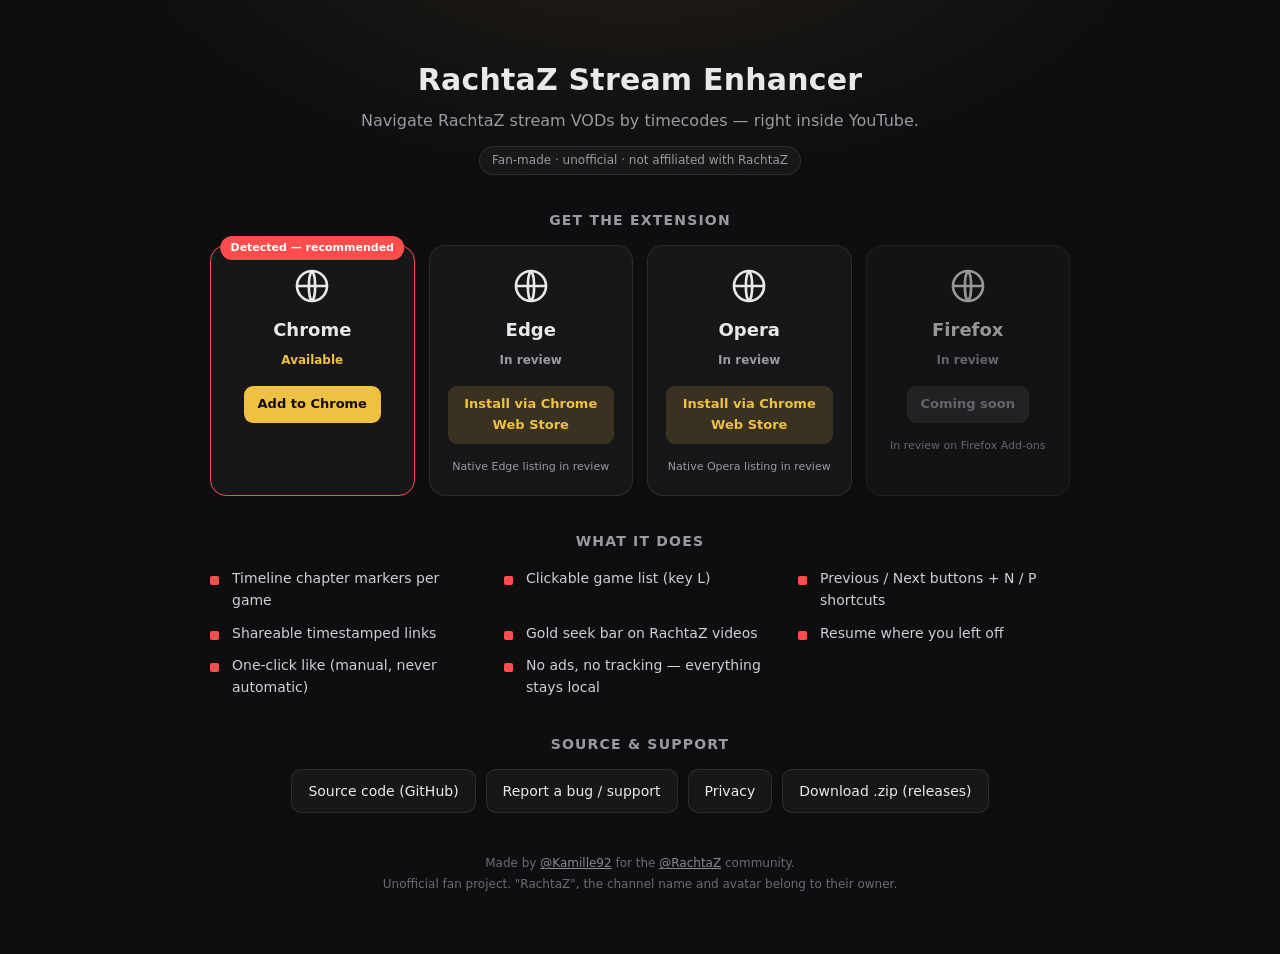
==== docs/index.html @ 57c990dd "Add download hub page (GitHub Pages) Single-file landing page: per-browser download (auto-detect), f" ====
<!DOCTYPE html>
<html lang="en">
<head>
<meta charset="utf-8" />
<meta name="viewport" content="width=device-width, initial-scale=1" />
<title>RachtaZ Stream Enhancer — download</title>
<meta name="description" content="Fan-made browser extension to navigate RachtaZ stream VODs by timecodes: chapters, game list, shareable links, resume and more." />
<style>
  :root{
    --bg:#0e0e10; --card:#17171a; --line:rgba(255,255,255,.09);
    --gold:#f0c040; --red:#ff4d4d; --text:#e9e9ec; --muted:#9a9aa2;
  }
  *{box-sizing:border-box;margin:0;padding:0}
  body{
    font-family:'Segoe UI',system-ui,-apple-system,Roboto,Arial,sans-serif;
    background:radial-gradient(900px 500px at 50% -120px,#241f17 0%,var(--bg) 60%);
    color:var(--text);min-height:100vh;line-height:1.6;
    display:flex;flex-direction:column;align-items:center;padding:40px 18px 60px;
  }
  .wrap{width:100%;max-width:860px}
  header{text-align:center;margin-bottom:34px}
  .avatar{width:96px;height:96px;border-radius:22px;border:2px solid rgba(240,192,64,.5);
    object-fit:cover;box-shadow:0 8px 30px rgba(0,0,0,.5)}
  h1{font-size:30px;font-weight:700;margin:16px 0 4px;letter-spacing:.2px}
  .tag{color:var(--muted);font-size:16px}
  .badge{display:inline-block;margin-top:12px;font-size:12px;color:var(--muted);
    border:1px solid var(--line);background:rgba(255,255,255,.04);
    padding:4px 12px;border-radius:999px}

  h2{font-size:14px;text-transform:uppercase;letter-spacing:1.2px;color:var(--muted);
    font-weight:700;margin:34px 0 14px;text-align:center}

  .grid{display:grid;grid-template-columns:repeat(auto-fit,minmax(190px,1fr));gap:14px}
  .card{position:relative;background:var(--card);border:1px solid var(--line);
    border-radius:16px;padding:20px 18px;text-align:center;text-decoration:none;
    color:var(--text);transition:transform .12s,border-color .12s,background .12s;
    display:flex;flex-direction:column;align-items:center;gap:6px}
  a.card:hover{transform:translateY(-3px);border-color:rgba(240,192,64,.5);background:#1c1c20}
  .card.soon{opacity:.62;cursor:default}
  .card .ico{width:40px;height:40px;margin-bottom:4px}
  .card .name{font-size:18px;font-weight:700}
  .card .state{font-size:12px;font-weight:600}
  .state.ok{color:var(--gold)} .state.rev{color:var(--muted)}
  .card .cta{margin-top:10px;font-size:13px;font-weight:700;color:#0e0e10;
    background:var(--gold);padding:8px 14px;border-radius:9px}
  .card.soon .cta{background:rgba(255,255,255,.10);color:var(--muted)}
  .card.alt .cta{background:rgba(240,192,64,.16);color:var(--gold)}
  .card .note{font-size:11px;color:var(--muted);margin-top:8px;min-height:14px}
  .rec{position:absolute;top:-10px;left:50%;transform:translateX(-50%);
    background:var(--red);color:#fff;font-size:11px;font-weight:700;
    padding:3px 10px;border-radius:999px;white-space:nowrap}
  .card.rec-on{border-color:var(--red)}

  .features{display:grid;grid-template-columns:repeat(auto-fit,minmax(220px,1fr));
    gap:10px 22px;margin-top:6px}
  .features li{list-style:none;color:#cfcfd4;font-size:14px;padding-left:22px;position:relative}
  .features li::before{content:'';position:absolute;left:0;top:9px;width:9px;height:9px;
    background:var(--red);border-radius:2px}

  .links{display:flex;flex-wrap:wrap;justify-content:center;gap:10px;margin-top:8px}
  .links a{color:var(--text);text-decoration:none;font-size:14px;border:1px solid var(--line);
    background:rgba(255,255,255,.04);padding:10px 16px;border-radius:10px;transition:border-color .12s}
  .links a:hover{border-color:rgba(240,192,64,.5)}

  footer{margin-top:40px;text-align:center;color:#6b6b73;font-size:12px;line-height:1.7}
  footer a{color:#8a8a92}
</style>
</head>
<body>
<div class="wrap">

  <header>
    <img class="avatar" src="https://raw.githubusercontent.com/waibcam/rachtaz-stream-enhancer/main/icons/icon128.png" alt="RachtaZ Stream Enhancer" onerror="this.style.display='none'" />
    <h1>RachtaZ Stream Enhancer</h1>
    <p class="tag">Navigate RachtaZ stream VODs by timecodes — right inside YouTube.</p>
    <span class="badge">Fan-made · unofficial · not affiliated with RachtaZ</span>
  </header>

  <h2>Get the extension</h2>
  <div class="grid" id="downloads"></div>

  <h2>What it does</h2>
  <ul class="features">
    <li>Timeline chapter markers per game</li>
    <li>Clickable game list (key L)</li>
    <li>Previous / Next buttons + N / P shortcuts</li>
    <li>Shareable timestamped links</li>
    <li>Gold seek bar on RachtaZ videos</li>
    <li>Resume where you left off</li>
    <li>One-click like (manual, never automatic)</li>
    <li>No ads, no tracking — everything stays local</li>
  </ul>

  <h2>Source &amp; support</h2>
  <div class="links">
    <a href="https://github.com/waibcam/rachtaz-stream-enhancer" target="_blank" rel="noopener">Source code (GitHub)</a>
    <a href="https://github.com/waibcam/rachtaz-stream-enhancer/issues" target="_blank" rel="noopener">Report a bug / support</a>
    <a href="https://github.com/waibcam/rachtaz-stream-enhancer/blob/main/PRIVACY.md" target="_blank" rel="noopener">Privacy</a>
    <a href="https://github.com/waibcam/rachtaz-stream-enhancer/releases" target="_blank" rel="noopener">Download .zip (releases)</a>
  </div>

  <footer>
    Made by <a href="https://www.youtube.com/@RachtaZ" target="_blank" rel="noopener">@Kamille92</a> for the
    <a href="https://www.youtube.com/@RachtaZ" target="_blank" rel="noopener">@RachtaZ</a> community.<br>
    Unofficial fan project. "RachtaZ", the channel name and avatar belong to their owner.
  </footer>

</div>

<script>
  var CWS = "https://chromewebstore.google.com/detail/eljgclobblhfngpnfgkoncdjpnmffbll";
  var GLOBE = '<svg class="ico" viewBox="0 0 24 24" fill="none" stroke="currentColor" stroke-width="1.6"><circle cx="12" cy="12" r="9"/><path d="M3 12h18M12 3c2.5 2.5 2.5 16 0 18M12 3c-2.5 2.5-2.5 16 0 18"/></svg>';

  var BROWSERS = [
    {key:"chrome",  name:"Chrome",  state:"Available",  cls:"ok",  url:CWS, cta:"Add to Chrome", note:"", kind:""},
    {key:"edge",    name:"Edge",    state:"In review",  cls:"rev", url:CWS, cta:"Install via Chrome Web Store", note:"Native Edge listing in review", kind:"alt"},
    {key:"opera",   name:"Opera",   state:"In review",  cls:"rev", url:CWS, cta:"Install via Chrome Web Store", note:"Native Opera listing in review", kind:"alt"},
    {key:"firefox", name:"Firefox", state:"In review",  cls:"rev", url:null, cta:"Coming soon", note:"In review on Firefox Add-ons", kind:"soon"}
  ];

  function detect(){
    var ua = navigator.userAgent;
    if(/Edg\//.test(ua)) return "edge";
    if(/OPR\//.test(ua) || / Opera/.test(ua)) return "opera";
    if(/Firefox\//.test(ua)) return "firefox";
    if(/Chrome\//.test(ua)) return "chrome";
    return null;
  }

  var mine = detect();
  var html = BROWSERS.map(function(b){
    var tag = b.url ? "a" : "div";
    var href = b.url ? ' href="'+b.url+'" target="_blank" rel="noopener"' : "";
    var cls = "card" + (b.kind ? " "+b.kind : "") + (b.key===mine ? " rec-on" : "");
    var rec = b.key===mine ? '<span class="rec">Detected — recommended</span>' : "";
    return "<"+tag+' class="'+cls+'"'+href+">"+rec+GLOBE+
      '<div class="name">'+b.name+'</div>'+
      '<div class="state '+b.cls+'">'+b.state+'</div>'+
      '<div class="cta">'+b.cta+'</div>'+
      '<div class="note">'+b.note+'</div>'+
      "</"+tag+">";
  }).join("");
  document.getElementById("downloads").innerHTML = html;
</script>
</body>
</html>
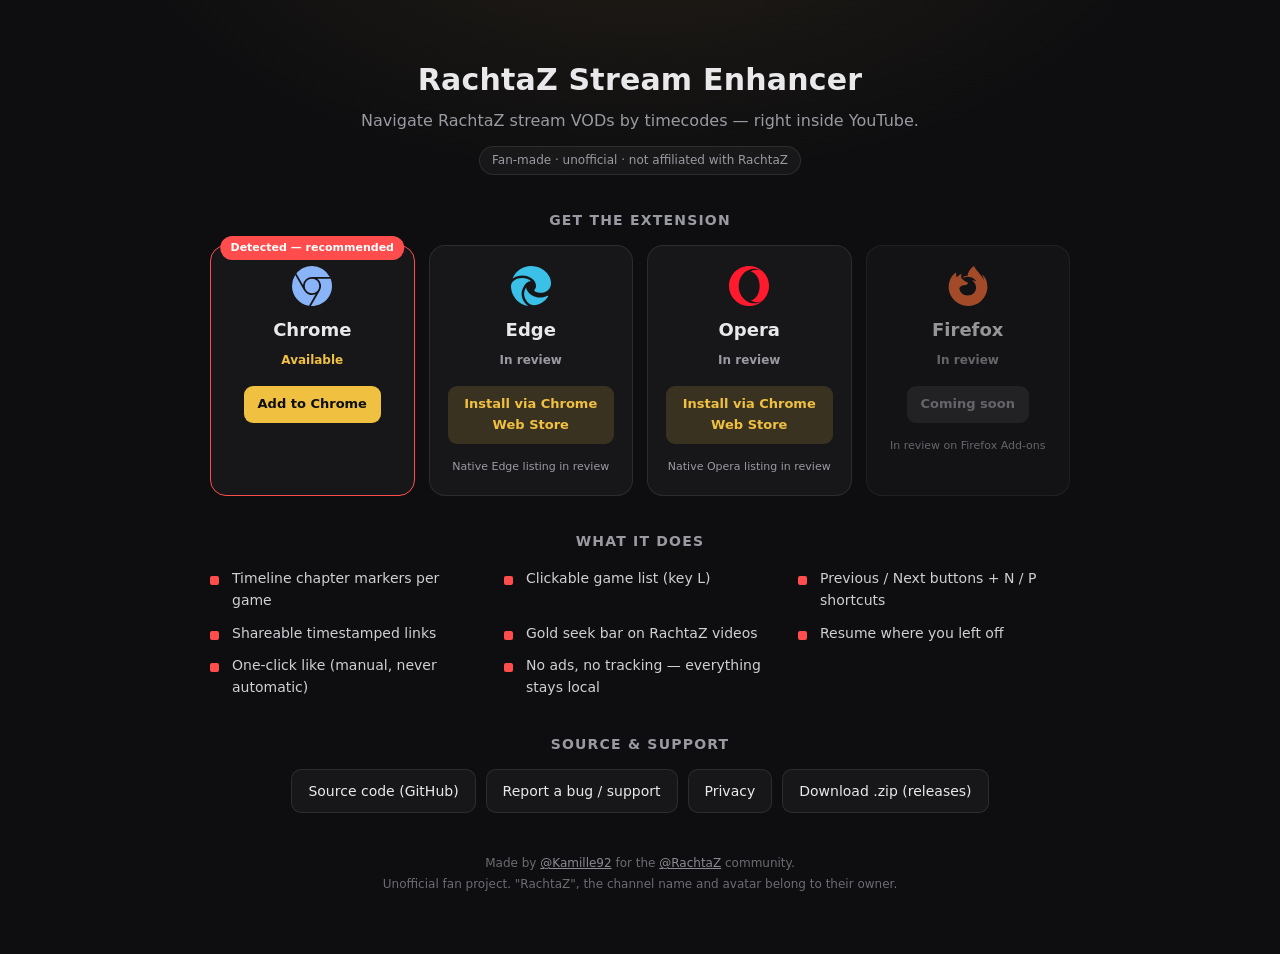
==== commit 35347bde: "Hub page: add favicon.ico and real per-browser logos Replaces the generic globe with the official Ch" ====
--- a/docs/index.html
+++ b/docs/index.html
@@ -5,6 +5,8 @@
 <meta name="viewport" content="width=device-width, initial-scale=1" />
 <title>RachtaZ Stream Enhancer — download</title>
 <meta name="description" content="Fan-made browser extension to navigate RachtaZ stream VODs by timecodes: chapters, game list, shareable links, resume and more." />
+<link rel="icon" href="favicon.ico" sizes="any" />
+<link rel="apple-touch-icon" href="https://raw.githubusercontent.com/waibcam/rachtaz-stream-enhancer/main/icons/icon128.png" />
 <style>
   :root{
     --bg:#0e0e10; --card:#17171a; --line:rgba(255,255,255,.09);
@@ -100,7 +102,7 @@
   </div>
 
   <footer>
-    Made by <a href="https://www.youtube.com/@RachtaZ" target="_blank" rel="noopener">@Kamille92</a> for the
+    Made by <a href="https://hunt.kamille.ovh/" target="_blank" rel="noopener">@Kamille92</a> for the
     <a href="https://www.youtube.com/@RachtaZ" target="_blank" rel="noopener">@RachtaZ</a> community.<br>
     Unofficial fan project. "RachtaZ", the channel name and avatar belong to their owner.
   </footer>
@@ -109,7 +111,15 @@
 
 <script>
   var CWS = "https://chromewebstore.google.com/detail/eljgclobblhfngpnfgkoncdjpnmffbll";
-  var GLOBE = '<svg class="ico" viewBox="0 0 24 24" fill="none" stroke="currentColor" stroke-width="1.6"><circle cx="12" cy="12" r="9"/><path d="M3 12h18M12 3c2.5 2.5 2.5 16 0 18M12 3c-2.5 2.5-2.5 16 0 18"/></svg>';
+  function logo(color, path){
+    return '<svg class="ico" viewBox="0 0 24 24" fill="'+color+'" aria-hidden="true"><path d="'+path+'"/></svg>';
+  }
+  var LOGOS = {
+    chrome: logo("#8ab4f8", "M12 0C8.21 0 4.831 1.757 2.632 4.501l3.953 6.848A5.454 5.454 0 0 1 12 6.545h10.691A12 12 0 0 0 12 0zM1.931 5.47A11.943 11.943 0 0 0 0 12c0 6.012 4.42 10.991 10.189 11.864l3.953-6.847a5.45 5.45 0 0 1-6.865-2.29zm13.342 2.166a5.446 5.446 0 0 1 1.45 7.09l.002.001h-.002l-5.344 9.257c.206.01.413.016.621.016 6.627 0 12-5.373 12-12 0-1.54-.29-3.011-.818-4.364zM12 16.364a4.364 4.364 0 1 1 0-8.728 4.364 4.364 0 0 1 0 8.728Z"),
+    edge: logo("#3bc1e8", "M21.86 17.86q.14 0 .25.12.1.13.1.25t-.11.33l-.32.46-.43.53-.44.5q-.21.25-.38.42l-.22.23q-.58.53-1.34 1.04-.76.51-1.6.91-.86.4-1.74.64t-1.67.24q-.9 0-1.69-.28-.8-.28-1.48-.78-.68-.5-1.22-1.17-.53-.66-.92-1.44-.38-.77-.58-1.6-.2-.83-.2-1.67 0-1 .32-1.96.33-.97.87-1.8.14.95.55 1.77.41.82 1.02 1.5.6.68 1.38 1.21.78.54 1.64.9.86.36 1.77.56.92.2 1.8.2 1.12 0 2.18-.24 1.06-.23 2.06-.72l.2-.1.2-.05zm-15.5-1.27q0 1.1.27 2.15.27 1.06.78 2.03.51.96 1.24 1.77.74.82 1.66 1.4-1.47-.2-2.8-.74-1.33-.55-2.48-1.37-1.15-.83-2.08-1.9-.92-1.07-1.58-2.33T.36 14.94Q0 13.54 0 12.06q0-.81.32-1.49.31-.68.83-1.23.53-.55 1.2-.96.66-.4 1.35-.66.74-.27 1.5-.39.78-.12 1.55-.12.7 0 1.42.1.72.12 1.4.35.68.23 1.32.57.63.35 1.16.83-.35 0-.7.07-.33.07-.65.23v-.02q-.63.28-1.2.74-.57.46-1.05 1.04-.48.58-.87 1.26-.38.67-.65 1.39-.27.71-.42 1.44-.15.72-.15 1.38zM11.96.06q1.7 0 3.33.39 1.63.38 3.07 1.15 1.43.77 2.62 1.93 1.18 1.16 1.98 2.7.49.94.76 1.96.28 1 .28 2.08 0 .89-.23 1.7-.24.8-.69 1.48-.45.68-1.1 1.22-.64.53-1.45.88-.54.24-1.11.36-.58.13-1.16.13-.42 0-.97-.03-.54-.03-1.1-.12-.55-.1-1.05-.28-.5-.19-.84-.5-.12-.09-.23-.24-.1-.16-.1-.33 0-.15.16-.35.16-.2.35-.5.2-.28.36-.68.16-.4.16-.95 0-1.06-.4-1.96-.4-.91-1.06-1.64-.66-.74-1.52-1.28-.86-.55-1.79-.89-.84-.3-1.72-.44-.87-.14-1.76-.14-1.55 0-3.06.45T.94 7.55q.71-1.74 1.81-3.13 1.1-1.38 2.52-2.35Q6.68 1.1 8.37.58q1.7-.52 3.58-.52Z"),
+    opera: logo("#ff1b2d", "M8.051 5.238c-1.328 1.566-2.186 3.883-2.246 6.48v.564c.061 2.598.918 4.912 2.246 6.479 1.721 2.236 4.279 3.654 7.139 3.654 1.756 0 3.4-.537 4.807-1.471C17.879 22.846 15.074 24 12 24c-.192 0-.383-.004-.57-.014C5.064 23.689 0 18.436 0 12 0 5.371 5.373 0 12 0h.045c3.055.012 5.84 1.166 7.953 3.055-1.408-.93-3.051-1.471-4.81-1.471-2.858 0-5.417 1.42-7.14 3.654h.003zM24 12c0 3.556-1.545 6.748-4.002 8.945-3.078 1.5-5.946.451-6.896-.205 3.023-.664 5.307-4.32 5.307-8.74 0-4.422-2.283-8.075-5.307-8.74.949-.654 3.818-1.703 6.896-.205C22.455 5.25 24 8.445 24 12z"),
+    firefox: logo("#ff7139", "M8.824 7.287c.008 0 .004 0 0 0zm-2.8-1.4c.006 0 .003 0 0 0zm16.754 2.161c-.505-1.215-1.53-2.528-2.333-2.943.654 1.283 1.033 2.57 1.177 3.53l.002.02c-1.314-3.278-3.544-4.6-5.366-7.477-.091-.147-.184-.292-.273-.446a3.545 3.545 0 01-.13-.24 2.118 2.118 0 01-.172-.46.03.03 0 00-.027-.03.038.038 0 00-.021 0l-.006.001a.037.037 0 00-.01.005L15.624 0c-2.585 1.515-3.657 4.168-3.932 5.856a6.197 6.197 0 00-2.305.587.297.297 0 00-.147.37c.057.162.24.24.396.17a5.622 5.622 0 012.008-.523l.067-.005a5.847 5.847 0 011.957.222l.095.03a5.816 5.816 0 01.616.228c.08.036.16.073.238.112l.107.055a5.835 5.835 0 01.368.211 5.953 5.953 0 012.034 2.104c-.62-.437-1.733-.868-2.803-.681 4.183 2.09 3.06 9.292-2.737 9.02a5.164 5.164 0 01-1.513-.292 4.42 4.42 0 01-.538-.232c-1.42-.735-2.593-2.121-2.74-3.806 0 0 .537-2 3.845-2 .357 0 1.38-.998 1.398-1.287-.005-.095-2.029-.9-2.817-1.677-.422-.416-.622-.616-.8-.767a3.47 3.47 0 00-.301-.227 5.388 5.388 0 01-.032-2.842c-1.195.544-2.124 1.403-2.8 2.163h-.006c-.46-.584-.428-2.51-.402-2.913-.006-.025-.343.176-.389.206-.406.29-.787.616-1.136.974-.397.403-.76.839-1.085 1.303a9.816 9.816 0 00-1.562 3.52c-.003.013-.11.487-.19 1.073-.013.09-.026.181-.037.272a7.8 7.8 0 00-.069.667l-.002.034-.023.387-.001.06C.386 18.795 5.593 24 12.016 24c5.752 0 10.527-4.176 11.463-9.661.02-.149.035-.298.052-.448.232-1.994-.025-4.09-.753-5.844z")
+  };
 
   var BROWSERS = [
     {key:"chrome",  name:"Chrome",  state:"Available",  cls:"ok",  url:CWS, cta:"Add to Chrome", note:"", kind:""},
@@ -133,7 +143,7 @@
     var href = b.url ? ' href="'+b.url+'" target="_blank" rel="noopener"' : "";
     var cls = "card" + (b.kind ? " "+b.kind : "") + (b.key===mine ? " rec-on" : "");
     var rec = b.key===mine ? '<span class="rec">Detected — recommended</span>' : "";
-    return "<"+tag+' class="'+cls+'"'+href+">"+rec+GLOBE+
+    return "<"+tag+' class="'+cls+'"'+href+">"+rec+(LOGOS[b.key]||"")+
       '<div class="name">'+b.name+'</div>'+
       '<div class="state '+b.cls+'">'+b.state+'</div>'+
       '<div class="cta">'+b.cta+'</div>'+
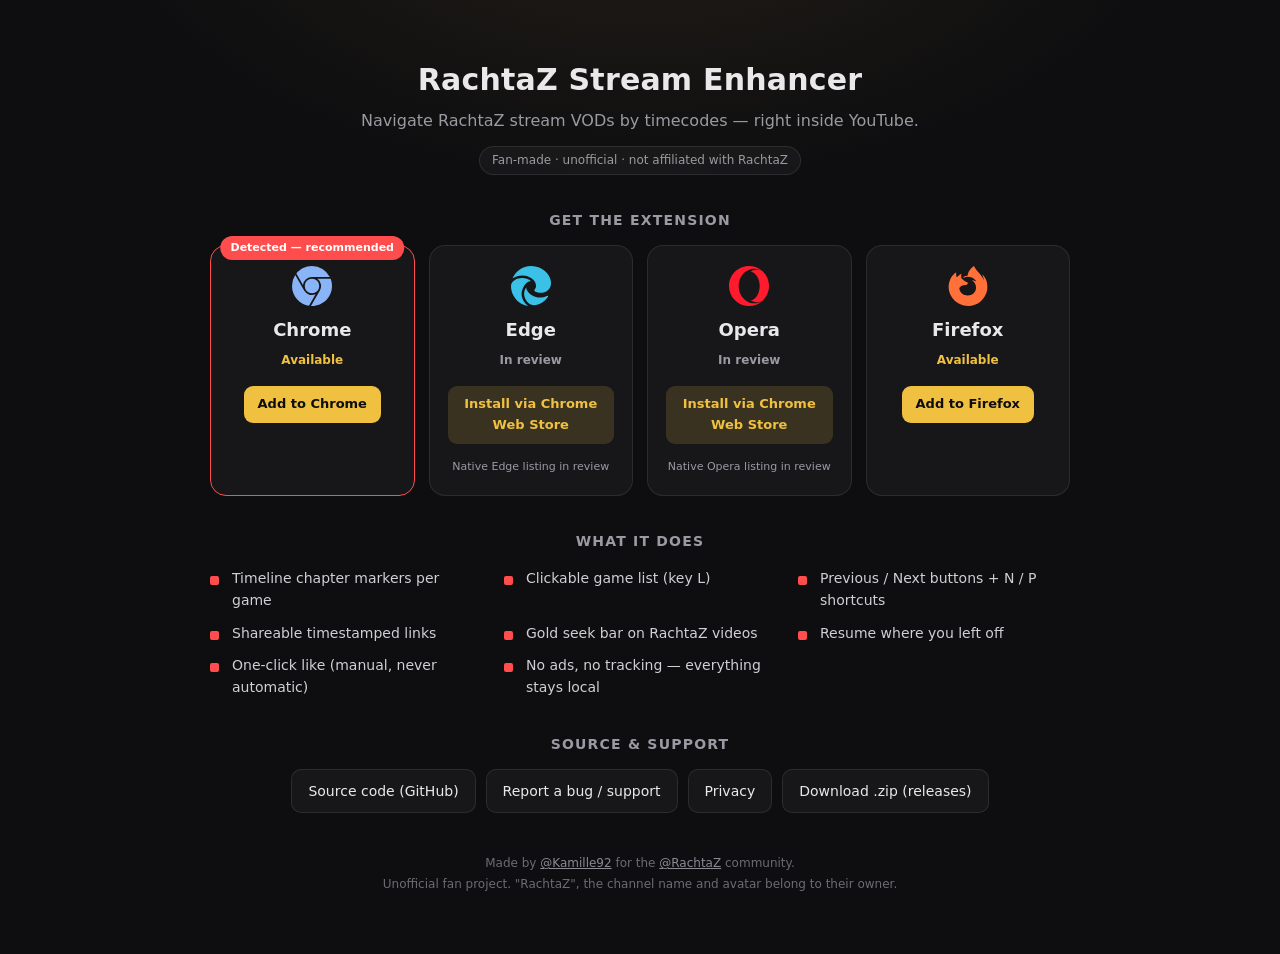
==== commit b9531da5: "Hub page: Firefox now available (AMO link) Co-Authored-By: Claude Opus 4.8 (1M context) <noreply@ant" ====
--- a/docs/index.html
+++ b/docs/index.html
@@ -7,6 +7,28 @@
 <meta name="description" content="Fan-made browser extension to navigate RachtaZ stream VODs by timecodes: chapters, game list, shareable links, resume and more." />
 <link rel="icon" href="favicon.ico" sizes="any" />
 <link rel="apple-touch-icon" href="https://raw.githubusercontent.com/waibcam/rachtaz-stream-enhancer/main/icons/icon128.png" />
+<link rel="canonical" href="https://waibcam.github.io/rachtaz-stream-enhancer/" />
+<meta name="author" content="Kamille92" />
+<meta name="robots" content="index, follow" />
+<meta name="theme-color" content="#0e0e10" />
+<meta name="keywords" content="RachtaZ, RachtaZ extension, RachtaZ VOD, YouTube chapters, stream timecodes, YouTube extension, Chrome extension, Edge, Opera, Firefox, Kamille92" />
+
+<!-- Open Graph -->
+<meta property="og:type" content="website" />
+<meta property="og:site_name" content="RachtaZ Stream Enhancer" />
+<meta property="og:title" content="RachtaZ Stream Enhancer — browser extension" />
+<meta property="og:description" content="Turn @Kamille92's timecodes into clickable chapters on RachtaZ stream VODs. Free, fan-made — for Chrome, Edge, Opera and Firefox." />
+<meta property="og:url" content="https://waibcam.github.io/rachtaz-stream-enhancer/" />
+<meta property="og:image" content="https://waibcam.github.io/rachtaz-stream-enhancer/og-image.png" />
+<meta property="og:image:width" content="1200" />
+<meta property="og:image:height" content="630" />
+<meta property="og:locale" content="en_US" />
+
+<!-- Twitter -->
+<meta name="twitter:card" content="summary_large_image" />
+<meta name="twitter:title" content="RachtaZ Stream Enhancer" />
+<meta name="twitter:description" content="Clickable chapters on RachtaZ stream VODs — free, fan-made. Chrome · Edge · Opera · Firefox." />
+<meta name="twitter:image" content="https://waibcam.github.io/rachtaz-stream-enhancer/og-image.png" />
 <style>
   :root{
     --bg:#0e0e10; --card:#17171a; --line:rgba(255,255,255,.09);
@@ -125,7 +147,7 @@
     {key:"chrome",  name:"Chrome",  state:"Available",  cls:"ok",  url:CWS, cta:"Add to Chrome", note:"", kind:""},
     {key:"edge",    name:"Edge",    state:"In review",  cls:"rev", url:CWS, cta:"Install via Chrome Web Store", note:"Native Edge listing in review", kind:"alt"},
     {key:"opera",   name:"Opera",   state:"In review",  cls:"rev", url:CWS, cta:"Install via Chrome Web Store", note:"Native Opera listing in review", kind:"alt"},
-    {key:"firefox", name:"Firefox", state:"In review",  cls:"rev", url:null, cta:"Coming soon", note:"In review on Firefox Add-ons", kind:"soon"}
+    {key:"firefox", name:"Firefox", state:"Available",  cls:"ok",  url:"https://addons.mozilla.org/firefox/addon/rachtaz-stream-enhancer/", cta:"Add to Firefox", note:"", kind:""}
   ];
 
   function detect(){
@@ -152,5 +174,22 @@
   }).join("");
   document.getElementById("downloads").innerHTML = html;
 </script>
+
+<script type="application/ld+json">
+{
+  "@context": "https://schema.org",
+  "@type": "SoftwareApplication",
+  "name": "RachtaZ Stream Enhancer",
+  "applicationCategory": "BrowserApplication",
+  "operatingSystem": "Chrome, Edge, Opera, Firefox",
+  "description": "Fan-made browser extension that turns the timecodes posted by @Kamille92 into clickable chapters on RachtaZ stream VODs, with shareable links, resume and more.",
+  "url": "https://waibcam.github.io/rachtaz-stream-enhancer/",
+  "downloadUrl": "https://chromewebstore.google.com/detail/eljgclobblhfngpnfgkoncdjpnmffbll",
+  "softwareVersion": "1.0.1",
+  "isAccessibleForFree": true,
+  "author": { "@type": "Person", "name": "Kamille92", "url": "https://hunt.kamille.ovh/" },
+  "offers": { "@type": "Offer", "price": "0", "priceCurrency": "USD" }
+}
+</script>
 </body>
 </html>
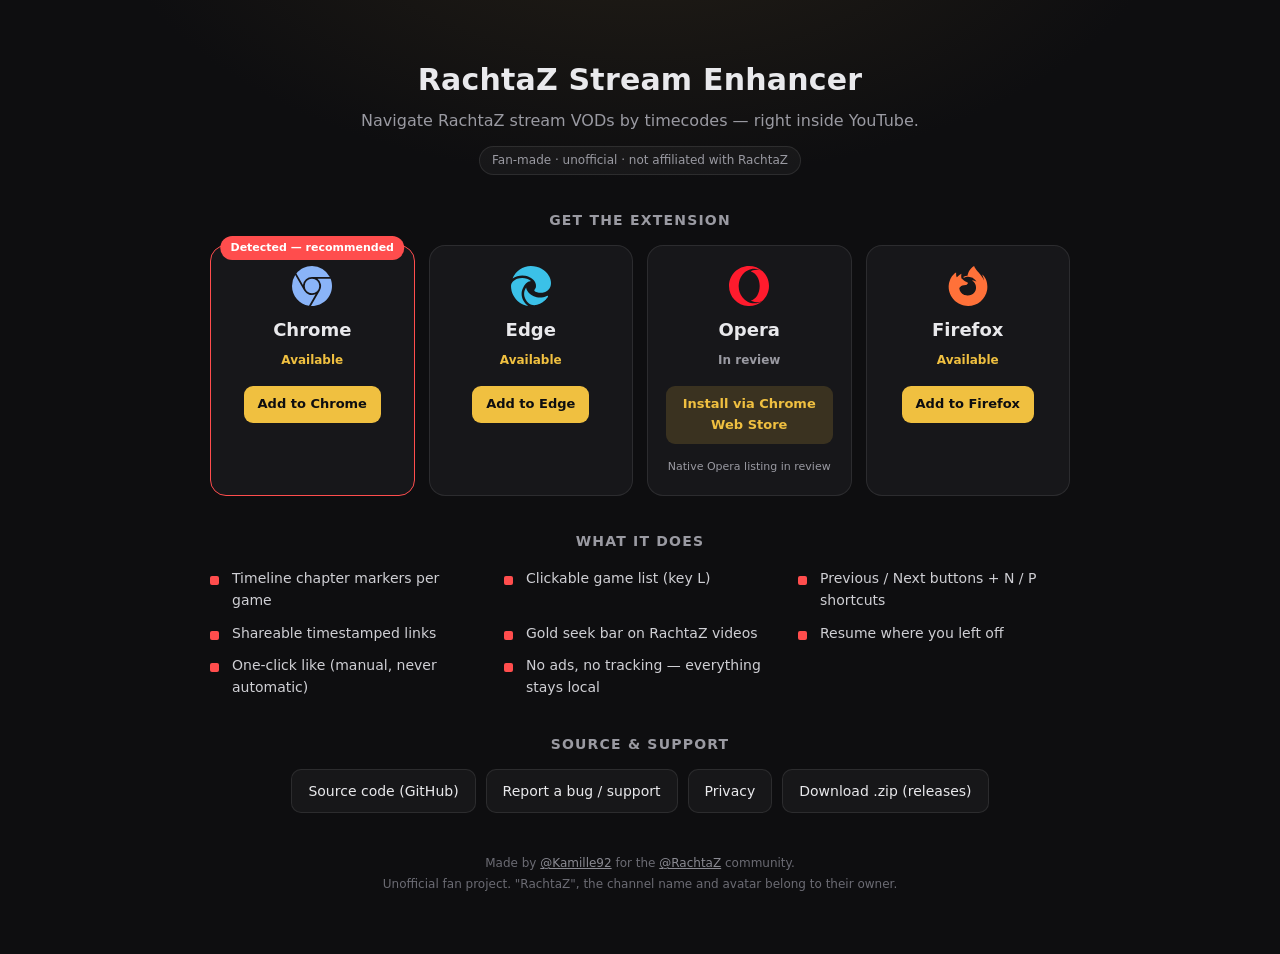
==== commit b77c3a94: "Hub page: Edge now available (Edge Add-ons link) Co-Authored-By: Claude Opus 4.8 (1M context) <norep" ====
--- a/docs/index.html
+++ b/docs/index.html
@@ -145,7 +145,7 @@
 
   var BROWSERS = [
     {key:"chrome",  name:"Chrome",  state:"Available",  cls:"ok",  url:CWS, cta:"Add to Chrome", note:"", kind:""},
-    {key:"edge",    name:"Edge",    state:"In review",  cls:"rev", url:CWS, cta:"Install via Chrome Web Store", note:"Native Edge listing in review", kind:"alt"},
+    {key:"edge",    name:"Edge",    state:"Available",  cls:"ok",  url:"https://microsoftedge.microsoft.com/addons/detail/rachtaz-stream-enhancer/mphdjklglpjdmgjoibbgielaohnhlfea", cta:"Add to Edge", note:"", kind:""},
     {key:"opera",   name:"Opera",   state:"In review",  cls:"rev", url:CWS, cta:"Install via Chrome Web Store", note:"Native Opera listing in review", kind:"alt"},
     {key:"firefox", name:"Firefox", state:"Available",  cls:"ok",  url:"https://addons.mozilla.org/firefox/addon/rachtaz-stream-enhancer/", cta:"Add to Firefox", note:"", kind:""}
   ];
